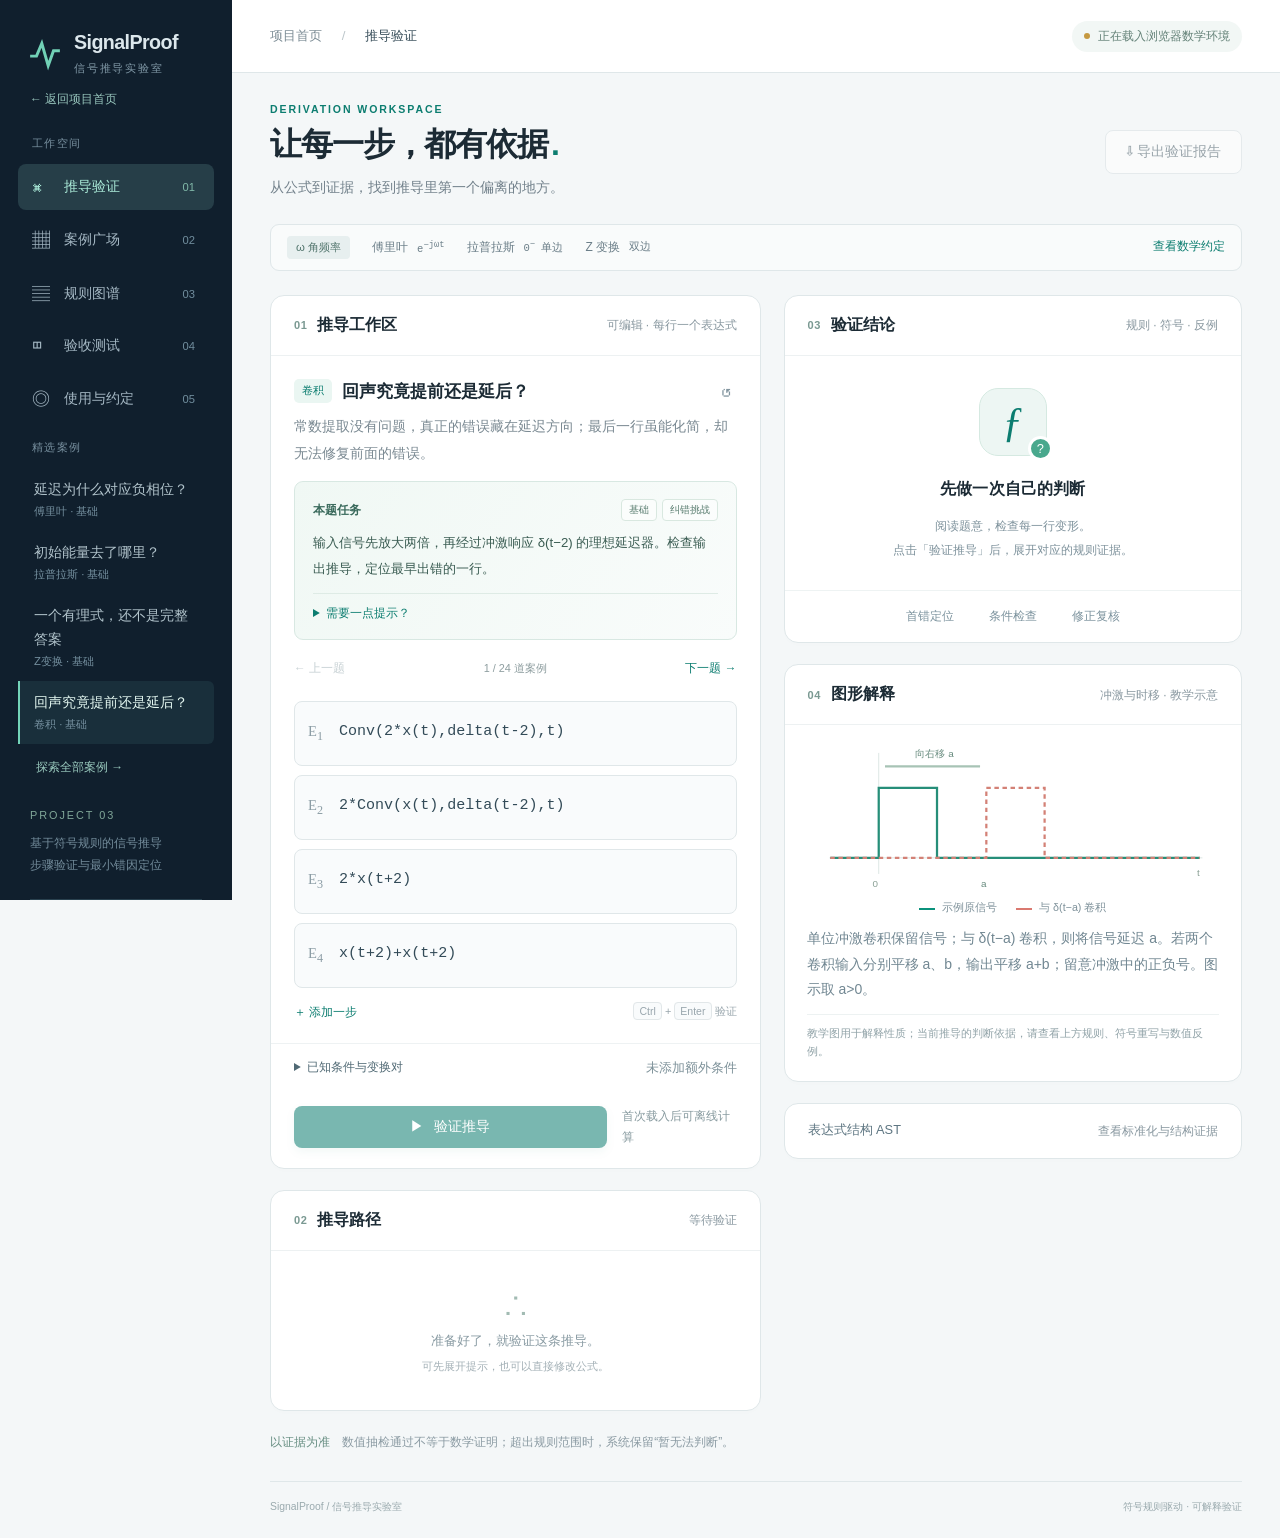
==== lab.html @ cda0f969 "Add project showcase and expand verified learning cases" ====
<!doctype html>
<html lang="zh-CN"><head><meta charset="UTF-8"><meta name="viewport" content="width=device-width,initial-scale=1"><meta name="description" content="基于符号规则的信号推导步骤验证与最小错因定位。输入推导，查看规则证据、首错与修正建议。"><title>SignalProof · 信号推导实验室</title><link rel="icon" type="image/svg+xml" href="data:image/svg+xml,%3Csvg xmlns='http://www.w3.org/2000/svg' viewBox='0 0 32 32'%3E%3Crect width='32' height='32' rx='8' fill='%230d766e'/%3E%3Cpath d='M5 18h5l4-10 5 17 4-10h4' stroke='white' stroke-width='2.5' fill='none'/%3E%3C/svg%3E"><link rel="stylesheet" href="style.css"><script defer src="app.js?v=2"></script></head>
<body><link rel="stylesheet" href="readability.css"><link rel="stylesheet" href="workbench.css?v=2"><script src="katex/katex.min.js" defer></script><a class="skip-link" href="#main-content">跳到工作区</a>
<aside class="sidebar"><a class="brand" href="#verify"><svg viewBox="0 0 32 32" aria-hidden="true"><path d="M2 18h6l5-12 6 21 5-14h6"/></svg><div>SignalProof<small>信号推导实验室</small></div></a>
<a class="home-link" href="index.html">← 返回项目首页</a><div class="side-label">工作空间</div><nav aria-label="主要导航"><button class="nav active" data-view="verify" aria-label="推导验证"><span>⌘</span>推导验证 <kbd>01</kbd></button><button class="nav" data-view="cases" aria-label="案例广场"><span>▦</span>案例广场 <kbd>02</kbd></button><button class="nav" data-view="rules" aria-label="规则图谱"><span>▤</span>规则图谱 <kbd>03</kbd></button><button class="nav" data-view="tests" aria-label="验收测试"><span>◫</span>验收测试 <kbd>04</kbd></button><button class="nav" data-view="guide" aria-label="使用与约定"><span>◎</span>使用与约定 <kbd>05</kbd></button></nav>
<div class="side-label">精选案例</div><div id="side-examples" class="side-examples"><button class="example active">时移的一个负号<small>傅里叶 · 符号错误</small></button></div><button class="all-cases-link" data-view="cases">探索全部案例 →</button>
<div class="sidebar-bottom"><span class="project-mark">PROJECT 03</span><p>基于符号规则的信号推导<br>步骤验证与最小错因定位</p><div class="version">交互实验室 <span>2.0</span></div></div></aside>
<div class="shell"><header class="topbar"><div class="breadcrumb"><a href="index.html">项目首页</a> <span>/</span> <strong id="page-crumb">推导验证</strong></div><button type="button" class="engine-pill" id="engine-state" aria-label="数学引擎状态；载入失败或超时时点击重试"><i aria-hidden="true"></i><span aria-live="polite">数学引擎载入中</span></button></header>
<main id="main-content">
<section id="verify-view" class="view active"><div class="page-heading"><div><div class="eyebrow">DERIVATION WORKSPACE</div><h1>让每一步，都有依据<span class="heading-dot">.</span></h1><p>从公式到证据，找到推导里第一个偏离的地方。</p></div><button class="button subtle" id="export-btn" disabled>⇩ 导出验证报告</button></div>
<div class="context-strip"><span class="chip">ω 角频率</span><span>傅里叶 <code>e<sup>−jωt</sup></code></span><span>拉普拉斯 <code>0<sup>−</sup> 单边</code></span><span>Z 变换 <code>双边</code></span><a href="#guide" class="text-link">查看数学约定</a></div>
<label class="mobile-case-picker">演示案例<select id="mobile-example" aria-label="选择演示案例"></select></label>
<div class="workspace-grid"><div class="input-column">
<section class="panel editor-panel"><div class="panel-head"><div><span class="section-num">01</span><h2>推导工作区</h2></div><span class="minor">可编辑 · 每行一个表达式</span></div><div class="case-meta"><div><span class="category" id="example-category">傅里叶</span><h3 id="example-title">时移的一个负号</h3></div><button id="reset-btn" class="icon-button" title="还原当前例题" aria-label="还原当前例题">↺</button></div><p class="case-description" id="example-description">从一个符号，追踪整条推导的变化。</p><div class="learning-card" id="learning-card"><div class="learning-heading"><span>本题任务</span><div id="learning-tags" class="learning-tags"></div></div><p id="learning-task">先判断每一步，再使用规则证据核对。</p><details id="learning-hint"><summary>需要一点提示？</summary><p id="learning-hint-text"></p></details><div id="learning-takeaway" class="learning-takeaway" hidden></div></div><div class="case-pager"><button id="previous-case" aria-label="上一案例">← 上一题</button><span id="case-position">精选案例</span><button id="next-case" aria-label="下一案例">下一题 →</button></div><div id="step-editors" class="step-editors"><label class="editor-row"><span>E₁</span><textarea aria-label="第1行推导" rows="2">FT(x(t-2),t,w)</textarea></label><label class="editor-row"><span>E₂</span><textarea aria-label="第2行推导" rows="2">exp(2*I*w)*X(w)</textarea></label><label class="editor-row"><span>E₃</span><textarea aria-label="第3行推导" rows="2">exp(2*I*w)/(1+I*w)</textarea></label></div><div class="editor-tools"><button class="text-button" id="add-step">＋ 添加一步</button><span><kbd>Ctrl</kbd> + <kbd>Enter</kbd> 验证</span></div>
<details class="context-details"><summary>已知条件与变换对 <span id="context-summary">X(ω) = 1 / (1 + jω)</span></summary><p>初值、因果性与已知变换对是推导依据，可按题目修改。</p><label for="context-input">条件 JSON</label><textarea id="context-input" rows="7" spellcheck="false">{"definitions":{"X(w)":"1/(1+I*w)"},"causal":true,"initial":{}}</textarea></details>
<div class="editor-footer"><button id="verify-btn" class="button primary" disabled><span>▶</span> 验证推导</button><span id="editor-note">首次载入后可离线计算</span></div></section>
<section class="panel path-panel"><div class="panel-head"><div><span class="section-num">02</span><h2>推导路径</h2></div><span class="minor" id="path-stat">等待验证</span></div><div id="path-content" class="path-content"><div class="empty-hint"><span class="empty-symbol">∴</span><p>每一步的判断，都会在这里留下证据。</p><small>编辑公式后，点击「验证推导」。</small></div></div></section>
</div><div class="evidence-column"><section id="diagnosis" class="panel diagnosis"><div class="panel-head"><div><span class="section-num">03</span><h2>验证结论</h2></div><span class="minor">规则 · 符号 · 反例</span></div><div id="diagnosis-content"><div class="standby-visual"><div class="proof-mark">ƒ<span>✓</span></div><h3>一次验证，一条可追溯的证据链</h3><p>系统将分别检查局部变形与整条推导，<br>识别首错、缺失条件和传播的错误。</p></div><div class="capability-row"><span>首错定位</span><span>局部差异</span><span>修正复核</span></div></div></section>
<section class="panel visual-panel"><div class="panel-head"><div><span class="section-num">04</span><h2>图形解释</h2></div><span class="minor" id="plot-label">时移 · 教学示意</span></div><div id="plot-content"></div></section>
<details class="panel ast-panel"><summary><span>表达式结构 AST</span><span class="minor">查看标准化与结构证据</span></summary><div id="ast-content" class="ast-content">验证后显示原始表达式树。</div></details></div></div>
<div class="workspace-footnote"><span>以证据为准</span> 数值抽检通过不等于数学证明；超出规则范围时，系统保留“暂无法判断”。</div></section>

<section id="cases-view" class="view"><div class="page-heading"><div><div class="eyebrow">CASE EXPLORER</div><h1>从一个负号，到一条证据链<span class="heading-dot">.</span></h1><p>四类信号运算，三种学习路径。选一道题，先思考，再让规则给出答案。</p></div><div class="case-count"><strong id="case-total">24</strong><span>教学案例</span></div></div><div class="case-explainer"><span>01 <b>读题与判断</b></span><span>02 <b>验证每一步</b></span><span>03 <b>修正并复盘</b></span><p>从基础性质到组合推导；正确、错误与条件不足都值得辨析。</p></div><div class="case-filters"><div class="case-category-tabs" role="group" aria-label="按领域筛选案例"><button class="active" data-case-category="全部" aria-pressed="true">全部领域</button><button data-case-category="卷积" aria-pressed="false">卷积</button><button data-case-category="傅里叶" aria-pressed="false">傅里叶</button><button data-case-category="拉普拉斯" aria-pressed="false">拉普拉斯</button><button data-case-category="Z变换" aria-pressed="false">Z 变换</button></div><div class="case-filter-inputs"><label><span>难度</span><select id="case-difficulty"><option value="全部">全部难度</option><option>基础</option><option>进阶</option><option>挑战</option></select></label><label><span>题型</span><select id="case-kind"><option value="全部">全部题型</option><option>纠错挑战</option><option>正确推导</option><option>条件辨析</option></select></label><label class="case-search-label"><span>搜索</span><input id="case-search" type="search" placeholder="搜索性质、题意或知识点…"></label></div></div><div class="case-results-head"><p id="case-results-count" role="status" aria-live="polite">案例正在载入…</p><button id="clear-case-filters" class="text-button">清除筛选</button></div><div id="cases-grid" class="cases-grid"><div class="empty-hint">正在准备案例，数学引擎会在后台载入。</div></div></section>

<section id="rules-view" class="view"><div class="page-heading"><div><div class="eyebrow">EXECUTABLE KNOWLEDGE</div><h1>规则图谱<span class="heading-dot">.</span></h1><p>每条规则都包含匹配、变换与适用条件，可直接载入工作区。</p></div><span class="big-count" id="rule-total">—</span></div><div class="filter-bar"><div id="rule-filters" class="tabs"><button class="active" data-cat="全部">全部</button><button data-cat="卷积">卷积</button><button data-cat="傅里叶">傅里叶</button><button data-cat="拉普拉斯">拉普拉斯</button><button data-cat="Z变换">Z 变换</button></div><input id="rule-search" type="search" aria-label="搜索规则" placeholder="搜索规则、编号或性质…"></div><div id="rules-grid" class="rules-grid"></div></section>

<section id="tests-view" class="view"><div class="page-heading"><div><div class="eyebrow">VERIFICATION BENCH</div><h1>用测试，验证验证器<span class="heading-dot">.</span></h1><p>固定预期的 50 条正确链与 50 条错误链，逐条调用同一符号引擎。</p></div><button id="run-tests" class="button primary" disabled>▶ 运行验收测试</button></div><div id="test-stats" class="test-stats"><div><span>测试样本</span><strong>100<small>条</small></strong></div><div><span>正确 / 错误</span><strong>50<small>/ 50</small></strong></div><div><span>本次通过</span><strong id="test-passed">—</strong></div><div><span>首错位置</span><strong id="test-localization">待验证</strong></div></div><div class="panel test-panel"><div class="panel-head"><div><h2>逐条测试记录</h2><span id="test-progress" class="minor">尚未运行，不展示预设通过率</span></div><button id="export-tests" class="text-button" disabled>导出结果</button></div><div class="progress-track"><div id="test-progress-fill"></div></div><div class="test-toolbar"><button class="active" data-test-filter="all">全部</button><button data-test-filter="failed">仅失败</button><span id="test-time"></span></div><div class="table-scroll"><table><thead><tr><th>样本 / 领域</th><th>预期</th><th>实际结果</th><th>首错行</th><th>核验</th></tr></thead><tbody id="test-body"><tr><td colspan="5" class="empty-table">运行测试后，每条推导的真实结果会在这里展开。</td></tr></tbody></table></div></div><p class="test-disclaimer">这些是本项目的固定验收样本，并非所有数学表达式的泛化准确率。点击样本可载入工作区复核。</p></section>

<section id="guide-view" class="view"><div class="page-heading"><div><div class="eyebrow">CONVENTIONS & SCOPE</div><h1>先约定，再推导<span class="heading-dot">.</span></h1><p>清楚的能力边界，是可靠验证的一部分。</p></div></div><div class="guide-grid"><section class="panel guide-card"><span class="category">01 · 输入语法</span><h2>把每一个变换写清楚</h2><p>每行写一个表达式，使用显式乘号 <code>*</code>。支持 <code>^</code>、<code>**</code> 和虚数单位 <code>I</code>、<code>j</code>。</p><pre>FT(x(t-2),t,w)
exp(-2*I*w)*X(w)

LT(D(x(t),t),t,s)
s*X(s)-2

ZT((1/2)^n*u(n),n,z)
z/(z-1/2); ROC: abs(z)&gt;1/2</pre><p>卷积写作 <code>Conv(x(t),h(t),t)</code>；导数写作 <code>D(x(t),t)</code>；零起点积分写作 <code>Int0(x(t),t)</code>。本版不支持任意 LaTeX 输入或手写识别。</p></section><section class="panel guide-card"><span class="category">02 · 变换约定</span><h2>同一个公式，同一种定义</h2><div class="convention"><b>傅里叶 · 角频率</b><p>X(ω) = ∫ x(t)e<sup>−jωt</sup> dt<br>逆变换系数为 1 / (2π)，积分范围为全实轴。</p></div><div class="convention"><b>拉普拉斯 · 单边</b><p>从 0<sup>−</sup> 开始积分；导数规则保留初值。条件中的 <code>x0</code>、<code>x1</code> 分别表示 x(0<sup>−</sup>)、x′(0<sup>−</sup>)。</p></div><div class="convention"><b>Z 变换 · 双边</b><p>n 为整数，X(z) = Σ x[n]z<sup>−n</sup>。基本指数变换必须附带收敛域。</p></div></section><section class="panel guide-card"><span class="category">03 · 判断依据</span><h2>不把“不知道”误判成错误</h2><p><b class="green">已验证正确</b>：规则重写成立，或符号差值在前提下为零。</p><p><b class="red">已确认错误</b>：已验证规则与结果冲突，或找到合法数值反例。</p><p><b class="amber">缺少收敛域</b>：代数式正确，但变换信息不完整。</p><p><b>暂无法判断</b>：条件不足、不支持该形式，或有界搜索未能建立证据。语法错误另行提示。</p><p>前面有未证实步骤时，只报告“最早已确认错误”，不承诺全链首错。</p></section><section class="panel guide-card"><span class="category">04 · 方法与边界</span><h2>最小错因，是局部候选解释</h2><p>从正确规则候选与提交表达式的结构差异中，寻找可定位的最小不匹配子树。解释可能不唯一；修正后仍要重新核验后续各步。</p><p>已知变换对由题目提供。形式规则默认相关变换存在；涉及因果、初值、参数和基本 ROC 时单独检查。普通数值抽样不处理冲激。</p><p>计算在浏览器的独立数学线程内完成，公式不会发送给大模型。载入资源后不需要 API Key。</p><div class="source-links"><a target="_blank" rel="noreferrer" href="https://ocw.mit.edu/courses/res-6-007-signals-and-systems-spring-2011/403577752d3007ed4ea30e8c61cf90d7_MITRES_6_007S11_lec09.pdf">MIT · 傅里叶性质</a><a target="_blank" rel="noreferrer" href="https://ocw.mit.edu/courses/18-03sc-differential-equations-fall-2011/a85bae85be861b27bcbb0e5332483df2_MIT18_03SCF11_laptable29.pdf">MIT · 拉普拉斯变换表</a></div></section></div></section>
</main><footer><span>SignalProof / 信号推导实验室</span><span>符号规则驱动 · 可解释验证</span></footer></div>
<div id="toast" role="status" aria-live="polite"></div>
</body></html>
---- style.css ----
@import url('katex/katex.min.css');
:root{--navy:#101f2d;--navy2:#192e3d;--teal:#0c7d70;--teal-dark:#076658;--teal-soft:#eaf6f2;--ink:#1c2b35;--muted:#72818b;--line:#dfe7e9;--bg:#f4f7f8;--red:#bb4c45;--red-soft:#fff2ef;--amber:#a67419;--radius:14px;font-size:16px;color:var(--ink);font-family:Inter,"Segoe UI","Microsoft YaHei",sans-serif}*{box-sizing:border-box}body{margin:0;background:var(--bg)}button,input,textarea{font:inherit}button,a{touch-action:manipulation}button{cursor:pointer}button:disabled{cursor:wait;opacity:.55}button:focus-visible,a:focus-visible,input:focus-visible,textarea:focus-visible,summary:focus-visible{outline:3px solid #54b9a9;outline-offset:3px}a{color:inherit;text-decoration:none}button{border:0;background:none;color:inherit}textarea{resize:vertical;line-height:1.7}code,pre,textarea,.formula{font-family:"Cascadia Code",Consolas,monospace}code{font-size:.88em}pre{white-space:pre-wrap;overflow-wrap:anywhere;line-height:1.8}h1,h2,h3,p{margin:0}h1{font-size:2rem;font-weight:650;letter-spacing:-.035em;line-height:1.35}h2{font-size:1rem;font-weight:650}h3{font-size:1.08rem;font-weight:600}.sidebar{position:fixed;inset:0 auto 0 0;width:232px;background:var(--navy);color:#dce7ec;padding:31px 18px 24px;display:flex;flex-direction:column;z-index:20;overflow-y:auto}.brand{display:flex;align-items:center;gap:12px;padding:0 10px 34px;font-size:1.23rem;letter-spacing:-.03em;font-weight:650}.brand svg{width:34px;height:34px;stroke:#71d1b6;stroke-width:2.8;fill:none}.brand small{display:block;color:#839ba9;letter-spacing:.16em;font-size:.69rem;font-weight:400;margin-top:7px}.side-label{font-size:.69rem;color:#78909f;letter-spacing:.12em;padding:12px 14px 13px}.nav{width:100%;display:flex;align-items:center;gap:13px;padding:14px;border-radius:8px;color:#a5b8c4;text-align:left;margin-bottom:5px;font-size:.89rem}.nav>span{font-size:1.15rem;width:19px}.nav kbd{margin-left:auto;color:#718e9e;background:none;border:0;font-size:.7rem}.nav.active{background:#263e48;color:#abebd9}.nav.active kbd{color:#81b9a9}.nav:hover,.example:hover{background:#203745}.side-examples{margin-top:0}.example{display:block;text-align:left;width:100%;padding:10px 14px;border-left:2px solid transparent;color:#b1c3cb;font-size:.82rem;line-height:1.7;border-radius:0 6px 6px 0}.example small{display:block;color:#748f9e;font-size:.71rem}.example.active{border-left-color:#73d4b9;color:#e6faf3;background:#192f3b}.sidebar-bottom{padding:30px 12px 0;margin-top:auto;color:#738c9b}.project-mark{font-size:.68rem;letter-spacing:.18em;color:#80a799}.sidebar-bottom p{font-size:.72rem;line-height:1.9;margin-top:10px}.version{margin-top:22px;padding-top:16px;border-top:1px solid #29414f;font-size:.69rem;display:flex;justify-content:space-between}.shell{margin-left:232px}.topbar{height:73px;background:#fff;border-bottom:1px solid var(--line);display:flex;align-items:center;justify-content:space-between;padding:0 38px}.breadcrumb{font-size:.83rem;color:#7c8c95}.breadcrumb span{padding:0 16px;color:#bdc7cb}.breadcrumb strong{font-weight:500;color:#384e5a}.engine-pill{font-size:.73rem;color:#648278;display:flex;align-items:center;gap:8px;background:#f2f7f5;padding:8px 12px;border-radius:30px}.engine-pill i{height:6px;width:6px;border-radius:50%;background:#c59941}.engine-pill.ready i{background:#38a184}.engine-pill.error{color:var(--red);background:var(--red-soft)}main{max-width:1690px;margin:auto;padding:30px 38px 28px}.view{display:none}.view.active{display:block}.page-heading{display:flex;align-items:center;justify-content:space-between;gap:24px;margin-bottom:23px}.eyebrow{font-size:.66rem;letter-spacing:.18em;color:var(--teal);font-weight:700;margin-bottom:8px}.heading-dot{color:var(--teal);margin-left:3px}.page-heading p{font-size:.88rem;line-height:1.8;color:var(--muted);margin-top:9px}.button{display:inline-flex;justify-content:center;align-items:center;gap:10px;padding:12px 20px;border-radius:8px;font-size:.85rem;font-weight:550;white-space:nowrap;transition:background .18s,transform .18s}.button:hover{transform:translateY(-1px)}.button.primary{background:var(--teal);color:#fff;box-shadow:0 4px 8px #13796418}.button.primary:hover{background:var(--teal-dark)}.button.subtle{background:#fff;border:1px solid #d9e1e4;color:#50626c}.button.compact{padding:10px 14px;font-size:.79rem}.context-strip{border:1px solid var(--line);border-radius:9px;padding:11px 16px;display:flex;align-items:center;gap:22px;background:#f9fbfb;margin-bottom:24px;font-size:.75rem;color:#6b7e88}.context-strip>span:not(.chip){display:flex;align-items:center;gap:9px}.context-strip .chip{padding:4px 9px;border-radius:4px;background:#e7efef;color:#52756d;font-size:.71rem}.text-link{font-size:.74rem;color:var(--teal);margin-left:auto}.workspace-grid{display:grid;grid-template-columns:minmax(0,1.07fr) minmax(0,1fr);gap:23px;align-items:start}.input-column,.evidence-column{display:flex;flex-direction:column;gap:21px}.panel{background:white;border:1px solid var(--line);border-radius:var(--radius);overflow:hidden;box-shadow:0 3px 7px #29475502}.panel-head{display:flex;align-items:center;justify-content:space-between;padding:19px 23px;border-bottom:1px solid #edf1f2;gap:12px}.panel-head>div{display:flex;align-items:center;gap:10px}.section-num{font-size:.69rem;color:#7a9992;font-weight:600;letter-spacing:.05em}.minor{font-size:.71rem;color:#8998a0;line-height:1.5}.case-meta{display:flex;justify-content:space-between;align-items:center;margin:22px 23px 8px}.case-meta>div{display:flex;align-items:center;gap:10px}.category{font-size:.67rem;background:var(--teal-soft);color:var(--teal);padding:5px 8px;border-radius:5px;white-space:nowrap}.case-description{color:#7a8992;font-size:.76rem;margin:0 23px 20px;line-height:1.9}.icon-button{font-size:1.3rem;color:#81949e}.step-editors{margin:0 23px}.editor-row{display:flex;align-items:flex-start;gap:12px;padding:13px 10px 12px 13px;margin:0 0 9px;border:1px solid #e0e7e9;background:#f9fbfc;border-radius:8px;position:relative}.editor-row>span{color:#8c9da5;font-family:Georgia,serif;font-size:.91rem;margin-top:8px;min-width:19px}.editor-row textarea{display:block;border:0;background:transparent;color:#334b58;outline:0!important;width:100%;font-size:.88rem;min-height:38px;resize:none;padding:4px 17px 0 0;overflow:hidden;field-sizing:content}.editor-row .remove-step{position:absolute;right:5px;top:5px;font-size:.9rem;color:#9eafb6;opacity:0}.editor-row:hover .remove-step,.editor-row:focus-within .remove-step{opacity:1}.editor-row.is-error{border-color:#e4aca6;background:#fff7f5}.editor-row.is-error>span{color:var(--red)}.editor-row.selected{box-shadow:0 0 0 2px #bfdfd780}.editor-tools{margin:12px 23px 18px;display:flex;justify-content:space-between;align-items:center}.text-button{font-size:.76rem;color:var(--teal);padding:4px 0}.editor-tools>span{font-size:.68rem;color:#99a6ad}kbd{font-size:.66rem;border:1px solid #e2e7e9;padding:2px 5px;border-radius:4px;background:#f9fbfc;font-family:inherit}.context-details{border-top:1px solid #eef2f3;padding:15px 23px;font-size:.77rem}summary{cursor:pointer}.context-details summary{color:#506974}.context-details summary span{float:right;font-family:Georgia,serif;color:#7e929a;font-size:.82rem}.context-details p{font-size:.74rem;margin:14px 0 10px;color:var(--muted);line-height:1.8}.context-details label{display:block;font-size:.68rem;margin-bottom:6px;color:#6c848c}.context-details textarea{width:100%;background:#f7fafb;border:1px solid #dbe5e8;border-radius:7px;padding:10px;font-size:.78rem}.editor-footer{padding:15px 23px 20px;display:flex;align-items:center;gap:15px}.editor-footer .button{flex:1}.editor-footer>span{font-size:.67rem;color:#879a9f;max-width:115px;line-height:1.7}.path-content{padding:15px 23px 19px}.empty-hint{text-align:center;padding:17px 0;color:#899ba3}.empty-symbol{font:2rem Georgia;color:#a2bbb3}.empty-hint p{font-size:.8rem;margin:6px 0}.empty-hint small{font-size:.71rem;color:#a3b0b6}.path-row{display:flex;gap:13px;padding:12px 3px;position:relative;cursor:pointer}.path-row+.path-row{border-top:1px dashed #e0e8e9}.path-icon{width:25px;height:25px;display:grid;place-items:center;border-radius:50%;background:#eaf5ef;color:#258b6f;flex-shrink:0;font-size:.78rem}.path-icon.wrong{background:#fbebe8;color:#bc5549}.path-icon.unknown,.path-icon.incomplete{background:#fbf3e3;color:#ae8933}.path-row h4{font-size:.77rem;margin:0 0 6px;font-weight:550}.path-row p{font-size:.72rem;line-height:1.7;color:#7f929a}.path-row .path-label{margin-left:auto;font-size:.66rem;white-space:nowrap}.path-row.selected{background:#f6faf9;border-radius:7px}.standby-visual{text-align:center;padding:40px 16px 32px}.proof-mark{display:inline-flex;align-items:center;justify-content:center;width:68px;height:68px;background:#edf6f3;border:1px solid #d5e9e1;border-radius:19px;position:relative;color:var(--teal);font:italic 2.6rem Georgia;margin-bottom:23px}.proof-mark span{position:absolute;right:-7px;bottom:-6px;width:25px;height:25px;border:3px solid white;background:#49a88d;color:white;border-radius:50%;font:normal .8rem sans-serif;display:grid;place-items:center}.standby-visual h3{font-size:1rem;letter-spacing:.01em;margin-bottom:14px}.standby-visual p{font-size:.78rem;line-height:2;color:#7e929c}.capability-row{display:flex;justify-content:center;gap:35px;padding:18px;border-top:1px solid #eef3f3;color:#7b929d;font-size:.72rem}.diagnosis .result-banner{padding:20px 24px;background:var(--red-soft);border-bottom:1px solid #f0dcd7}.result-banner.correct{background:#ebf7f2;border-color:#d9ebe2}.result-banner.unknown,.result-banner.incomplete{background:#fff8e9;border-color:#f0e7cd}.result-kicker{display:flex;align-items:center;justify-content:space-between;font-size:.67rem;color:var(--red);letter-spacing:.08em;margin-bottom:9px}.result-banner.correct .result-kicker{color:var(--teal)}.result-banner.unknown .result-kicker,.result-banner.incomplete .result-kicker{color:var(--amber)}.result-banner h3{font-size:1.23rem;line-height:1.6}.result-banner p{font-size:.74rem;color:#9c7970;margin-top:7px;line-height:1.7}.result-body{padding:20px 24px}.rule-reference{display:flex;align-items:center;gap:8px;font-size:.79rem;margin-bottom:15px}.rule-id{font-size:.67rem;background:#edf3f5;color:#60808c;padding:4px 7px;border-radius:4px}.result-body>p{font-size:.8rem;color:#6c818c;line-height:1.9;margin-bottom:17px}.comparison{display:grid;grid-template-columns:1fr;gap:9px}.formula-box{padding:12px 14px;border:1px solid #e4ebed;border-radius:8px;min-width:0}.formula-box.current{background:#fff9f7;border-color:#f0e0db}.formula-box.expected{background:#f3faf7;border-color:#d6e9e1}.formula-box label{display:block;font-size:.64rem;color:#9a7b72;margin-bottom:9px}.formula-box.expected label{color:#588b78}.formula{font-size:.91rem;line-height:1.7;overflow-x:auto;overflow-wrap:anywhere}.formula .katex{font-size:1.12em}.diff-line{display:flex;align-items:center;gap:7px;margin:12px 0 15px;font-size:.69rem;color:#8a9ba3;flex-wrap:wrap}.diff-line code{font-size:.78rem;color:#a4544d;background:#fff0eb;padding:3px 6px;border-radius:3px;overflow-wrap:anywhere}.diff-line code.fixed{color:#307c64;background:#e9f5ee}.evidence-tags{display:flex;flex-wrap:wrap;gap:7px;margin-top:14px}.evidence-tags span{font-size:.65rem;padding:5px 8px;border-radius:4px;background:#f3f6f7;color:#728a95}.trace-details{margin:17px 0 0;font-size:.74rem;color:#708a94}.trace-step{padding:10px 0;border-bottom:1px dashed #e3eaec;line-height:1.8}.trace-step code{display:block;overflow-wrap:anywhere;color:#526c78}.repair-row{display:flex;justify-content:space-between;align-items:center;padding-top:17px;margin-top:15px;border-top:1px solid #e8edef;gap:10px}.repair-row span{font-size:.67rem;line-height:1.6;color:#8a9b9f}.visual-panel #plot-content{padding:10px 22px 20px}.signal-chart{width:100%;height:auto;overflow:visible;display:block}.chart-legend{display:flex;justify-content:center;gap:19px;font-size:.67rem;color:#7e919a;margin-top:0}.chart-legend span:before{content:'';display:inline-block;width:16px;height:2px;background:#0b927c;vertical-align:middle;margin-right:7px}.chart-legend span:nth-child(2):before{background:#da7970}.plot-caption{font-size:.72rem;line-height:1.8;color:#718792;margin-top:11px}.ast-panel>summary{padding:18px 23px;display:flex;justify-content:space-between;font-size:.8rem;color:#5e7682}.ast-content{padding:0 23px 20px;font-size:.78rem;color:#728894}.ast-content pre{padding:13px;background:#f7fafb;border-radius:7px;font-size:.72rem}.workspace-footnote{font-size:.7rem;margin-top:21px;color:#8b9ba3;line-height:1.8}.workspace-footnote span{color:#678e82;padding-right:9px}footer{display:flex;justify-content:space-between;border-top:1px solid var(--line);margin:0 38px;padding:18px 0 24px;font-size:.65rem;color:#9aaaae}.big-count{font-size:2.8rem;color:#b9cdc8;font-weight:600}.filter-bar{display:flex;gap:20px;justify-content:space-between;margin:24px 0}.tabs{display:flex;gap:5px;padding:5px;background:#eaf0f1;border-radius:8px}.tabs button{padding:8px 16px;font-size:.79rem;border-radius:5px;color:#789099}.tabs button.active{background:#fff;color:var(--teal);box-shadow:0 2px 5px #183c4410}.filter-bar input{border:1px solid var(--line);border-radius:8px;padding:10px 14px;background:white;min-width:230px;font-size:.81rem}.rules-grid{display:grid;grid-template-columns:repeat(3,minmax(0,1fr));gap:17px}.rule-card{padding:22px;background:white;border:1px solid var(--line);border-radius:12px}.rule-card-head{display:flex;justify-content:space-between;margin-bottom:15px}.rule-card h3{font-size:.98rem;margin:0 0 13px}.rule-card .rule-formula{font-size:.79rem;font-family:Consolas,monospace;background:#f6f9fa;padding:12px;border-radius:7px;min-height:64px;line-height:1.7;overflow-wrap:anywhere}.rule-card p{font-size:.73rem;color:#82959e;line-height:1.9;margin:14px 0;min-height:38px}.rule-card button{font-size:.75rem;color:var(--teal)}.test-stats{display:grid;grid-template-columns:repeat(4,1fr);border:1px solid var(--line);border-radius:12px;background:#fff;margin:25px 0;overflow:hidden}.test-stats>div{padding:24px;border-right:1px solid var(--line)}.test-stats>div:last-child{border:0}.test-stats span{display:block;font-size:.77rem;color:#8a9da5;margin-bottom:12px}.test-stats strong{font-size:1.8rem;font-weight:550;color:#284c56}.test-stats small{font-size:.79rem;color:#9aafb6;padding-left:8px}.test-panel .panel-head h2{margin-right:12px}.progress-track{height:3px;background:#eaf1ef}.progress-track>div{width:0;height:100%;background:#249a81;transition:width .25s}.test-toolbar{padding:13px 24px;display:flex;align-items:center;gap:16px;border-bottom:1px solid #edf1f2;font-size:.75rem;color:#8b9ba3}.test-toolbar .active{color:var(--teal)}.test-toolbar span{margin-left:auto}.table-scroll{max-height:600px;overflow:auto}table{border-collapse:collapse;width:100%;font-size:.79rem;text-align:left}th{font-weight:500;color:#8398a1;background:#f9fbfc;position:sticky;top:0;font-size:.73rem}td,th{padding:15px 23px;border-bottom:1px solid #edf2f3}td button{text-align:left;display:block;color:#4c6976;font-size:.78rem;padding:0}td small{display:block;font-size:.65rem;color:#8fa1a9;margin-top:5px}.badge{display:inline-block;padding:5px 8px;border-radius:4px;font-size:.66rem;background:#eef3f4;color:#6f8894}.badge.correct{background:#edf7f2;color:#298568}.badge.wrong{background:#fcefea;color:#b16655}.empty-table{text-align:center;padding:65px;color:#94a6ad}.test-disclaimer{font-size:.73rem;color:#889ca5;margin-top:16px;line-height:1.8}.guide-grid{display:grid;grid-template-columns:1fr 1fr;gap:22px}.guide-card{padding:28px}.guide-card h2{font-size:1.12rem;margin:20px 0}.guide-card p{font-size:.88rem;color:#718994;line-height:1.95;margin-bottom:13px}.guide-card pre{font-size:.85rem;padding:18px;background:#f3f7f8;border-radius:7px;color:#416271}.convention{padding:16px 0;border-bottom:1px solid #edf1f2}.convention b{font-size:.88rem;color:#405f6c}.convention p{margin:8px 0 0}.green{color:#258867}.red{color:#ba6657}.amber{color:#ac8a3e}.source-links{display:flex;gap:20px;font-size:.73rem;color:var(--teal);margin-top:20px}#toast{position:fixed;left:50%;bottom:28px;transform:translate(-50%,15px);background:#173c40;color:#f5fffc;box-shadow:0 8px 30px #0b393b20;padding:12px 23px;border-radius:8px;font-size:.81rem;opacity:0;pointer-events:none;transition:.2s;z-index:50;max-width:90vw}#toast.show{opacity:1;transform:translate(-50%,0)}.busy{animation:pulse 1.5s infinite}@keyframes pulse{50%{opacity:.55}}@media(min-width:1600px){h1{font-size:2.25rem}.workspace-grid{gap:28px}.editor-row{padding:16px 13px}.panel-head{padding:21px 25px}.case-description{font-size:.81rem}.result-body{padding:24px 27px}.formula{font-size:1rem}}@media(max-width:1200px){.sidebar{width:199px;padding:25px 12px}.shell{margin-left:199px}main{padding:25px}.topbar{padding:0 25px}.brand{font-size:1.05rem;gap:8px}.context-strip{gap:14px}.context-strip .text-link{display:none}.panel-head{padding:17px}.panel-head .minor{font-size:.65rem}.workspace-grid{gap:17px}.step-editors{margin:0 17px}.rules-grid{grid-template-columns:repeat(2,1fr)}.editor-footer{flex-wrap:wrap}.editor-footer>span{max-width:none}.case-meta>div{gap:7px}h3{font-size:1rem}.result-body{padding:18px}.context-details summary span{display:block;float:none;margin-top:8px}}@media(max-width:960px){.sidebar{width:78px;padding:25px 10px}.brand{justify-content:center;padding:0 0 30px}.brand>div,.side-label,.side-examples,.sidebar-bottom,.nav kbd{display:none}.nav{font-size:0;justify-content:center;padding:15px 7px}.nav>span{font-size:1.4rem;width:auto}.shell{margin-left:78px}.context-strip{font-size:.66rem;gap:15px}.panel-head .minor{display:none}.page-heading .button{padding:10px 12px}.test-stats>div{padding:19px}}@media(max-width:760px){.sidebar{position:static;width:100%;height:64px;flex-direction:row;align-items:center;padding:0 18px;overflow:visible}.brand{padding:0;justify-content:start}.brand svg{width:30px}.brand>div{display:block;font-size:.9rem}.brand small{display:none}.sidebar nav{display:flex;margin-left:auto}.nav{padding:10px;margin:0 2px}.nav>span{font-size:1.1rem}.shell{margin-left:0}.topbar{height:54px;padding:0 18px}.breadcrumb{font-size:.71rem}.breadcrumb span{padding:0 8px}.engine-pill{font-size:.64rem;padding:6px 8px}main{padding:24px 16px}h1{font-size:1.65rem}.eyebrow{font-size:.58rem}.page-heading{gap:12px;align-items:flex-start}.page-heading>button{font-size:.7rem;padding:9px!important;margin-top:12px}.page-heading p{font-size:.76rem}.context-strip{padding:10px;gap:10px;flex-wrap:wrap;font-size:.65rem}.context-strip .chip{display:none}.workspace-grid{grid-template-columns:1fr}.evidence-column{grid-row:2}.rules-grid,.guide-grid{grid-template-columns:1fr}.filter-bar{flex-direction:column;gap:12px}.tabs{justify-content:space-between}.tabs button{font-size:.72rem;padding:8px 10px}.test-stats{grid-template-columns:1fr 1fr}.test-stats>div{border-bottom:1px solid var(--line)}.test-stats strong{font-size:1.6rem}td,th{padding:12px;font-size:.7rem}.test-panel .panel-head>div{align-items:flex-start;flex-direction:column;gap:6px}footer{margin:0 18px;font-size:.59rem}.guide-card{padding:23px}.context-details summary span{float:right;display:inline-block;margin:0}.workspace-footnote{font-size:.67rem}.editor-footer>span{font-size:.67rem}.rule-card p{min-height:0}}@media(prefers-reduced-motion:reduce){*{animation:none!important;transition:none!important}}
---- readability.css ----
.mobile-case-picker{display:none}
@media(max-width:960px){.mobile-case-picker{display:flex;align-items:center;gap:14px;font-size:.875rem;color:#617d87;margin-bottom:20px}.mobile-case-picker select{flex:1;min-width:0;border:1px solid #dfe7e9;border-radius:7px;padding:10px;background:white;font-size:.875rem;color:#284b59}}
.case-description,.result-body>p,.plot-caption,.guide-card p{font-size:.875rem}
.nav,.example,.path-row h4,.path-row p,.rule-card p,.rule-card button,.test-disclaimer{font-size:.875rem}
.formula{font-size:1rem}.editor-row textarea{font-size:.94rem}
.minor,.result-kicker,.formula-box label,.diff-line,.evidence-tags span,.path-label,.trace-details,.editor-footer>span,.workspace-footnote,.context-strip,.context-details,.text-button{font-size:.75rem}
.guide-card p{font-size:1rem}.rule-card .rule-formula{font-size:.875rem}
@media(max-width:760px){.nav{font-size:0}.example{font-size:.875rem}.page-heading p,.case-description,.result-body>p,.plot-caption{font-size:.875rem}.context-strip{font-size:.75rem}.path-row .path-label{font-size:.7rem}.context-details summary span{float:none;display:block;margin-top:7px}}
---- workbench.css ----
/* Case explorer and teaching controls; shared visual language with the proof workspace. */
.skip-link{position:fixed;left:16px;top:-70px;z-index:100;background:#fff;padding:12px 18px;border:2px solid var(--teal);border-radius:8px}.skip-link:focus{top:16px}
.home-link{font-size:.75rem;color:#98c6bd;margin:-13px 12px 16px;display:block}.home-link:hover,.all-cases-link:hover{color:#d8fff2}.all-cases-link{font-size:.75rem;text-align:left;color:#99c9bd;margin:14px 12px 8px}.sidebar-bottom{padding-top:20px}.sidebar .brand{padding-bottom:28px}.sidebar .nav{padding-top:12px;padding-bottom:12px}.engine-pill{cursor:pointer}.breadcrumb a:hover{color:var(--teal)}
.case-meta>div{flex-wrap:wrap}.case-meta h3{line-height:1.6}.case-description{margin-bottom:15px}.learning-card{margin:0 23px 14px;padding:17px 18px;border:1px solid #d8e8e2;border-radius:9px;background:linear-gradient(125deg,#f0f8f4,#f9fcfb)}.learning-heading{display:flex;align-items:center;justify-content:space-between;gap:10px;margin-bottom:9px}.learning-heading>span{font-size:.75rem;font-weight:650;color:#3a6a5c}.learning-tags{display:flex;flex-wrap:wrap;gap:5px}.learning-tags span{font-size:.65rem;padding:3px 7px;border:1px solid #d9e8e0;color:#5b7e71;border-radius:4px;background:#fff9}.learning-card>p{font-size:.83rem;line-height:1.9;color:#3a5c52;overflow-wrap:anywhere}.learning-card details{margin-top:12px;border-top:1px solid #deebe5;padding-top:11px}.learning-card summary{font-size:.75rem;color:var(--teal)}.learning-card details p{font-size:.79rem;color:#607c72;line-height:1.8;margin-top:8px;overflow-wrap:anywhere}.learning-takeaway{border-left:3px solid #88b9a5;padding:1px 0 1px 12px;margin-top:15px}.learning-takeaway strong{font-size:.75rem;color:#3f7561}.learning-takeaway p{font-size:.79rem;line-height:1.85;color:#5a796d;margin-top:5px}.case-pager{display:flex;align-items:center;justify-content:space-between;margin:0 23px 17px;gap:8px}.case-pager button{font-size:.74rem;padding:7px 0;color:var(--teal)}.case-pager button:disabled{color:#9aacb2;cursor:default}.case-pager>span{font-size:.68rem;color:#8d9d9f}.case-pager button:hover:not(:disabled){text-decoration:underline}.standby-visual{padding-top:32px;padding-bottom:27px}.plot-caption{overflow-wrap:anywhere}.signal-chart{overflow:hidden}.plot-note{font-size:.66rem;color:#91a3a8;border-top:1px solid #edf2f2;margin-top:12px;padding-top:10px;line-height:1.7}.plot-step{font-size:12px;font-family:"Microsoft YaHei","Segoe UI",sans-serif;fill:#52766a}.plot-math{font-size:17px;font-family:Georgia,"Microsoft YaHei",serif;fill:#28624f}
.case-count{text-align:right;min-width:70px}.case-count strong{display:block;font:600 3rem/1.1 Georgia,serif;color:#1b796a}.case-count>span{display:block;font-size:.75rem;margin-top:8px;color:#748a8b}.case-explainer{display:flex;flex-wrap:wrap;align-items:center;gap:14px 27px;padding:18px 22px;background:#ecf4f0;border:1px solid #d9e8e1;border-radius:12px;margin:22px 0 25px}.case-explainer>span{font:italic .86rem Georgia,serif;color:#78a18e;display:flex;align-items:center;gap:10px}.case-explainer b{font:500 .83rem "Segoe UI","Microsoft YaHei",sans-serif;color:#385f54}.case-explainer p{font-size:.76rem;color:#738d84;margin-left:auto;line-height:1.8}.case-filters{padding:20px;background:#fff;border:1px solid var(--line);border-radius:12px}.case-category-tabs{display:flex;flex-wrap:wrap;gap:6px;border-bottom:1px solid #edf1f0;padding-bottom:17px;margin-bottom:16px}.case-category-tabs button{font-size:.81rem;padding:9px 17px;border-radius:7px;color:#6a8289}.case-category-tabs button:hover{background:#f0f6f3}.case-category-tabs button.active{background:#117d6c;color:#fff}.case-filter-inputs{display:flex;flex-wrap:wrap;gap:14px}.case-filter-inputs label{display:flex;align-items:center;gap:10px;font-size:.75rem;color:#6b8386}.case-filter-inputs select,.case-filter-inputs input{font:inherit;color:#496870;background:#fafcfb;border:1px solid #dce6e3;border-radius:7px;padding:10px 12px;max-width:100%;min-width:0}.case-filter-inputs select{min-width:125px}.case-filter-inputs .case-search-label{margin-left:auto;flex:1;max-width:430px;min-width:220px}.case-search-label input{flex:1}.case-results-head{display:flex;align-items:center;justify-content:space-between;padding:19px 2px 16px;font-size:.75rem;color:#758e91}.cases-grid{display:grid;grid-template-columns:repeat(3,minmax(0,1fr));gap:18px}.case-card{background:#fff;border:1px solid #dfe7e5;border-radius:13px;overflow:hidden;display:flex;flex-direction:column;transition:transform .2s,box-shadow .2s,border-color .2s}.case-card:hover{transform:translateY(-3px);box-shadow:0 12px 30px #183e3210;border-color:#a9cabe}.case-card-visual{height:100px;background:#f1f7f4;display:flex;align-items:center;justify-content:space-between;padding:20px 23px;border-bottom:1px solid #e6efeb;overflow:hidden}.case-card-visual svg{width:112px;height:58px;stroke:#78aa99;fill:none;stroke-width:2}.case-card-visual .case-card-number{font:italic 2.6rem Georgia,serif;color:#d4e4dc}.case-card[data-category="傅里叶"] .case-card-visual{background:#f0f5f8}.case-card[data-category="傅里叶"] .case-card-visual svg{stroke:#7f9eb4}.case-card[data-category="傅里叶"] .case-card-number{color:#d5e3ed}.case-card[data-category="拉普拉斯"] .case-card-visual{background:#f8f5ef}.case-card[data-category="拉普拉斯"] .case-card-visual svg{stroke:#b5a27c}.case-card[data-category="拉普拉斯"] .case-card-number{color:#e7dfcd}.case-card[data-category="Z变换"] .case-card-visual{background:#f5f1f7}.case-card[data-category="Z变换"] .case-card-visual svg{stroke:#a593b0}.case-card[data-category="Z变换"] .case-card-number{color:#e0d7e7}.case-card-body{padding:21px 22px 18px;display:flex;flex:1;flex-direction:column;min-width:0}.case-card-tags{display:flex;flex-wrap:wrap;gap:6px;margin-bottom:12px;align-items:center}.case-card-tags>span:not(.category){font-size:.65rem;color:#83948f;padding:4px 6px;background:#f5f7f6;border-radius:4px}.case-card h2{font-size:1rem;line-height:1.65;color:#2b4b4a;margin-bottom:11px}.case-card-task{font-size:.79rem;line-height:1.9;color:#708787;overflow-wrap:anywhere;flex:1}.case-card-concept{font-size:.68rem;color:#859b94;line-height:1.7;margin-top:14px;overflow-wrap:anywhere}.case-card-footer{display:flex;justify-content:space-between;align-items:center;border-top:1px solid #edf1ef;margin-top:17px;padding-top:14px;gap:10px}.case-card-footer>span{font-size:.66rem;color:#9aaba6}.case-card-footer button{font-size:.78rem;font-weight:550;color:#167b67;padding:5px 0}.case-card-footer button:hover{text-decoration:underline}.cases-grid>.empty-hint{grid-column:1/-1;padding:55px 20px;border:1px dashed #d2ded9;border-radius:12px;font-size:.9rem}.case-card button:focus-visible{outline-offset:7px}
@media(max-width:1250px){.cases-grid{grid-template-columns:repeat(2,minmax(0,1fr))}.case-explainer p{margin-left:0;flex-basis:100%}.learning-card{margin-left:17px;margin-right:17px}.case-filter-inputs .case-search-label{margin-left:0;max-width:none}.case-filter-inputs select{min-width:110px}}
@media(max-width:960px){.home-link,.all-cases-link{display:none}.sidebar .nav{font-size:0}.nav>span{font-size:1.3rem}.case-filters{padding:16px}.case-filter-inputs label{gap:7px}.case-card-body{padding:18px}.learning-heading{align-items:flex-start;flex-direction:column}.case-meta{margin-left:17px;margin-right:17px}.case-description{margin-left:17px;margin-right:17px}.case-pager{margin-left:17px;margin-right:17px}}
@media(max-width:760px){.sidebar .brand{padding-bottom:0}.sidebar .nav{padding:9px 8px}.sidebar{padding:0 12px}.sidebar .nav>span{font-size:1.06rem}.brand>div{font-size:.82rem}.brand{gap:5px}.brand svg{width:25px}.learning-heading{flex-direction:row;align-items:center;flex-wrap:wrap}.case-count strong{font-size:2.5rem}.case-count>span{font-size:.65rem}.case-explainer{gap:12px 18px;padding:15px}.case-explainer>span{font-size:.78rem;gap:7px}.case-explainer b{font-size:.76rem}.case-category-tabs{gap:3px}.case-category-tabs button{font-size:.74rem;padding:8px 10px}.case-filter-inputs{gap:12px}.case-filter-inputs label{flex:1;min-width:130px}.case-filter-inputs select{flex:1;min-width:0}.case-filter-inputs .case-search-label{flex-basis:100%;min-width:0}.case-search-label input{width:0;min-width:0}.case-card-visual{height:82px}.case-card h2{font-size:.95rem}.case-card-task{font-size:.8rem}.learning-card{padding:15px}.case-pager>span{font-size:.64rem}.page-heading h1{overflow-wrap:anywhere}.page-heading>div{min-width:0}.engine-pill{max-width:57%;font-size:.61rem}.engine-pill span{overflow:hidden;text-overflow:ellipsis;white-space:nowrap}.engine-pill i{flex-shrink:0}.case-count{min-width:50px}.context-details summary{overflow-wrap:anywhere}}
@media(max-width:530px){.cases-grid{grid-template-columns:1fr}.case-card-visual{height:88px}.case-card-visual svg{width:105px}.case-card h2{font-size:1.06rem}.case-card-task{font-size:.84rem}.case-card-body{padding:20px}.sidebar .nav{margin:0;padding:9px 7px}.sidebar .brand small{display:none}.sidebar .brand>div{font-size:.78rem}.sidebar .brand svg{width:24px}.case-explainer{gap:11px 15px}.case-explainer>span{font-size:.69rem}.case-explainer b{font-size:.72rem}.learning-tags span{font-size:.62rem}.case-pager{margin-bottom:12px}.panel-head{flex-wrap:wrap}.path-row{gap:9px}.path-row>div{min-width:0}.path-row .path-label{white-space:normal;max-width:90px;text-align:right;line-height:1.6}.repair-row{flex-wrap:wrap}.repair-row .button{margin-left:auto}.result-kicker{gap:12px}.rule-reference{flex-wrap:wrap}.case-meta>div{min-width:0}.case-meta .icon-button{flex-shrink:0}footer{gap:15px;line-height:1.8}}
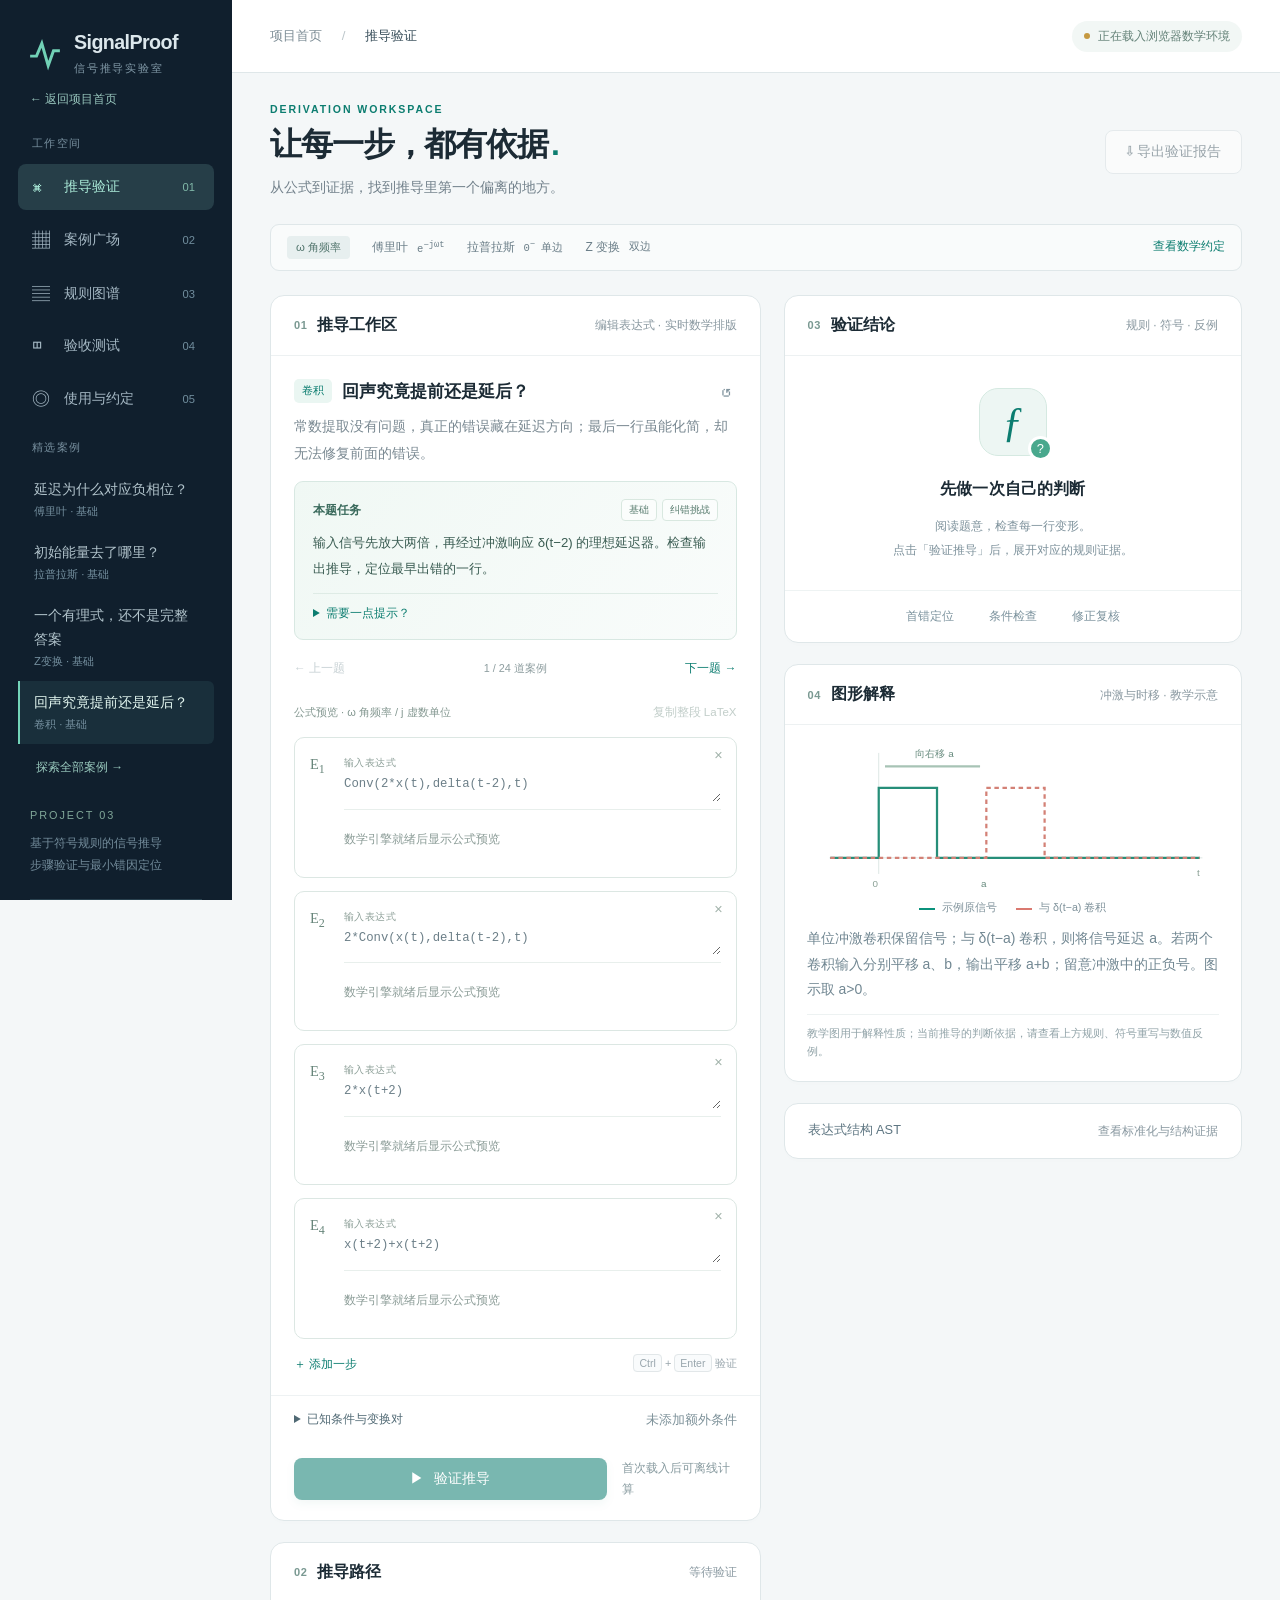
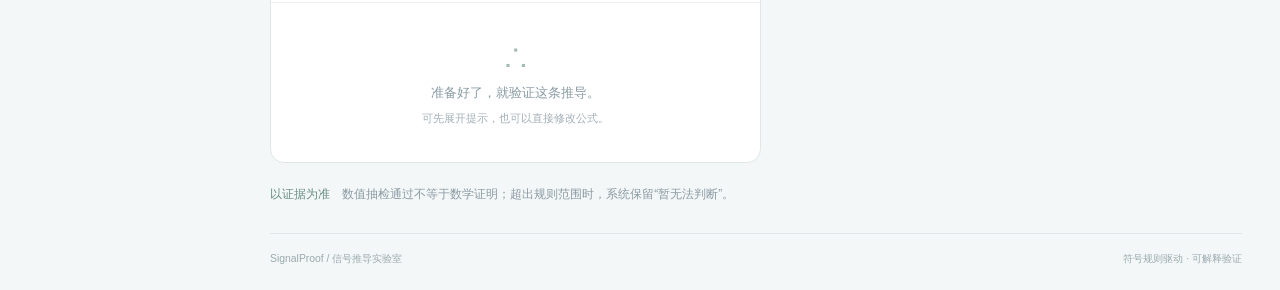
==== commit 57206934: "Polish signal formulas with semantic LaTeX and live previews" ====
--- a/lab.html
+++ b/lab.html
@@ -1,6 +1,6 @@
 <!doctype html>
-<html lang="zh-CN"><head><meta charset="UTF-8"><meta name="viewport" content="width=device-width,initial-scale=1"><meta name="description" content="基于符号规则的信号推导步骤验证与最小错因定位。输入推导，查看规则证据、首错与修正建议。"><title>SignalProof · 信号推导实验室</title><link rel="icon" type="image/svg+xml" href="data:image/svg+xml,%3Csvg xmlns='http://www.w3.org/2000/svg' viewBox='0 0 32 32'%3E%3Crect width='32' height='32' rx='8' fill='%230d766e'/%3E%3Cpath d='M5 18h5l4-10 5 17 4-10h4' stroke='white' stroke-width='2.5' fill='none'/%3E%3C/svg%3E"><link rel="stylesheet" href="style.css"><script defer src="app.js?v=2"></script></head>
-<body><link rel="stylesheet" href="readability.css"><link rel="stylesheet" href="workbench.css?v=2"><script src="katex/katex.min.js" defer></script><a class="skip-link" href="#main-content">跳到工作区</a>
+<html lang="zh-CN"><head><meta charset="UTF-8"><meta name="viewport" content="width=device-width,initial-scale=1"><meta name="description" content="基于符号规则的信号推导步骤验证与最小错因定位。输入推导，查看规则证据、首错与修正建议。"><title>SignalProof · 信号推导实验室</title><link rel="icon" type="image/svg+xml" href="data:image/svg+xml,%3Csvg xmlns='http://www.w3.org/2000/svg' viewBox='0 0 32 32'%3E%3Crect width='32' height='32' rx='8' fill='%230d766e'/%3E%3Cpath d='M5 18h5l4-10 5 17 4-10h4' stroke='white' stroke-width='2.5' fill='none'/%3E%3C/svg%3E"><link rel="stylesheet" href="style.css"><script src="katex/katex.min.js" defer></script><script defer src="app.js?v=3"></script></head>
+<body><link rel="stylesheet" href="readability.css"><link rel="stylesheet" href="workbench.css?v=3"><link rel="stylesheet" href="formulas.css?v=3"><a class="skip-link" href="#main-content">跳到工作区</a>
 <aside class="sidebar"><a class="brand" href="#verify"><svg viewBox="0 0 32 32" aria-hidden="true"><path d="M2 18h6l5-12 6 21 5-14h6"/></svg><div>SignalProof<small>信号推导实验室</small></div></a>
 <a class="home-link" href="index.html">← 返回项目首页</a><div class="side-label">工作空间</div><nav aria-label="主要导航"><button class="nav active" data-view="verify" aria-label="推导验证"><span>⌘</span>推导验证 <kbd>01</kbd></button><button class="nav" data-view="cases" aria-label="案例广场"><span>▦</span>案例广场 <kbd>02</kbd></button><button class="nav" data-view="rules" aria-label="规则图谱"><span>▤</span>规则图谱 <kbd>03</kbd></button><button class="nav" data-view="tests" aria-label="验收测试"><span>◫</span>验收测试 <kbd>04</kbd></button><button class="nav" data-view="guide" aria-label="使用与约定"><span>◎</span>使用与约定 <kbd>05</kbd></button></nav>
 <div class="side-label">精选案例</div><div id="side-examples" class="side-examples"><button class="example active">时移的一个负号<small>傅里叶 · 符号错误</small></button></div><button class="all-cases-link" data-view="cases">探索全部案例 →</button>
@@ -11,7 +11,7 @@
 <div class="context-strip"><span class="chip">ω 角频率</span><span>傅里叶 <code>e<sup>−jωt</sup></code></span><span>拉普拉斯 <code>0<sup>−</sup> 单边</code></span><span>Z 变换 <code>双边</code></span><a href="#guide" class="text-link">查看数学约定</a></div>
 <label class="mobile-case-picker">演示案例<select id="mobile-example" aria-label="选择演示案例"></select></label>
 <div class="workspace-grid"><div class="input-column">
-<section class="panel editor-panel"><div class="panel-head"><div><span class="section-num">01</span><h2>推导工作区</h2></div><span class="minor">可编辑 · 每行一个表达式</span></div><div class="case-meta"><div><span class="category" id="example-category">傅里叶</span><h3 id="example-title">时移的一个负号</h3></div><button id="reset-btn" class="icon-button" title="还原当前例题" aria-label="还原当前例题">↺</button></div><p class="case-description" id="example-description">从一个符号，追踪整条推导的变化。</p><div class="learning-card" id="learning-card"><div class="learning-heading"><span>本题任务</span><div id="learning-tags" class="learning-tags"></div></div><p id="learning-task">先判断每一步，再使用规则证据核对。</p><details id="learning-hint"><summary>需要一点提示？</summary><p id="learning-hint-text"></p></details><div id="learning-takeaway" class="learning-takeaway" hidden></div></div><div class="case-pager"><button id="previous-case" aria-label="上一案例">← 上一题</button><span id="case-position">精选案例</span><button id="next-case" aria-label="下一案例">下一题 →</button></div><div id="step-editors" class="step-editors"><label class="editor-row"><span>E₁</span><textarea aria-label="第1行推导" rows="2">FT(x(t-2),t,w)</textarea></label><label class="editor-row"><span>E₂</span><textarea aria-label="第2行推导" rows="2">exp(2*I*w)*X(w)</textarea></label><label class="editor-row"><span>E₃</span><textarea aria-label="第3行推导" rows="2">exp(2*I*w)/(1+I*w)</textarea></label></div><div class="editor-tools"><button class="text-button" id="add-step">＋ 添加一步</button><span><kbd>Ctrl</kbd> + <kbd>Enter</kbd> 验证</span></div>
+<section class="panel editor-panel"><div class="panel-head"><div><span class="section-num">01</span><h2>推导工作区</h2></div><span class="minor">编辑表达式 · 实时数学排版</span></div><div class="case-meta"><div><span class="category" id="example-category">傅里叶</span><h3 id="example-title">时移的一个负号</h3></div><button id="reset-btn" class="icon-button" title="还原当前例题" aria-label="还原当前例题">↺</button></div><p class="case-description" id="example-description">从一个符号，追踪整条推导的变化。</p><div class="learning-card" id="learning-card"><div class="learning-heading"><span>本题任务</span><div id="learning-tags" class="learning-tags"></div></div><p id="learning-task">先判断每一步，再使用规则证据核对。</p><details id="learning-hint"><summary>需要一点提示？</summary><p id="learning-hint-text"></p></details><div id="learning-takeaway" class="learning-takeaway" hidden></div></div><div class="case-pager"><button id="previous-case" aria-label="上一案例">← 上一题</button><span id="case-position">精选案例</span><button id="next-case" aria-label="下一案例">下一题 →</button></div><div class="notation-toolbar"><span>公式预览 · ω 角频率 / j 虚数单位</span><button id="copy-latex" class="text-button" disabled>复制整段 LaTeX</button></div><div id="step-editors" class="step-editors"><label class="editor-row"><span>E₁</span><textarea aria-label="第1行推导" rows="2">FT(x(t-2),t,w)</textarea></label><label class="editor-row"><span>E₂</span><textarea aria-label="第2行推导" rows="2">exp(2*I*w)*X(w)</textarea></label><label class="editor-row"><span>E₃</span><textarea aria-label="第3行推导" rows="2">exp(2*I*w)/(1+I*w)</textarea></label></div><div class="editor-tools"><button class="text-button" id="add-step">＋ 添加一步</button><span><kbd>Ctrl</kbd> + <kbd>Enter</kbd> 验证</span></div>
 <details class="context-details"><summary>已知条件与变换对 <span id="context-summary">X(ω) = 1 / (1 + jω)</span></summary><p>初值、因果性与已知变换对是推导依据，可按题目修改。</p><label for="context-input">条件 JSON</label><textarea id="context-input" rows="7" spellcheck="false">{"definitions":{"X(w)":"1/(1+I*w)"},"causal":true,"initial":{}}</textarea></details>
 <div class="editor-footer"><button id="verify-btn" class="button primary" disabled><span>▶</span> 验证推导</button><span id="editor-note">首次载入后可离线计算</span></div></section>
 <section class="panel path-panel"><div class="panel-head"><div><span class="section-num">02</span><h2>推导路径</h2></div><span class="minor" id="path-stat">等待验证</span></div><div id="path-content" class="path-content"><div class="empty-hint"><span class="empty-symbol">∴</span><p>每一步的判断，都会在这里留下证据。</p><small>编辑公式后，点击「验证推导」。</small></div></div></section>
@@ -33,7 +33,7 @@
 s*X(s)-2
 
 ZT((1/2)^n*u(n),n,z)
-z/(z-1/2); ROC: abs(z)&gt;1/2</pre><p>卷积写作 <code>Conv(x(t),h(t),t)</code>；导数写作 <code>D(x(t),t)</code>；零起点积分写作 <code>Int0(x(t),t)</code>。本版不支持任意 LaTeX 输入或手写识别。</p></section><section class="panel guide-card"><span class="category">02 · 变换约定</span><h2>同一个公式，同一种定义</h2><div class="convention"><b>傅里叶 · 角频率</b><p>X(ω) = ∫ x(t)e<sup>−jωt</sup> dt<br>逆变换系数为 1 / (2π)，积分范围为全实轴。</p></div><div class="convention"><b>拉普拉斯 · 单边</b><p>从 0<sup>−</sup> 开始积分；导数规则保留初值。条件中的 <code>x0</code>、<code>x1</code> 分别表示 x(0<sup>−</sup>)、x′(0<sup>−</sup>)。</p></div><div class="convention"><b>Z 变换 · 双边</b><p>n 为整数，X(z) = Σ x[n]z<sup>−n</sup>。基本指数变换必须附带收敛域。</p></div></section><section class="panel guide-card"><span class="category">03 · 判断依据</span><h2>不把“不知道”误判成错误</h2><p><b class="green">已验证正确</b>：规则重写成立，或符号差值在前提下为零。</p><p><b class="red">已确认错误</b>：已验证规则与结果冲突，或找到合法数值反例。</p><p><b class="amber">缺少收敛域</b>：代数式正确，但变换信息不完整。</p><p><b>暂无法判断</b>：条件不足、不支持该形式，或有界搜索未能建立证据。语法错误另行提示。</p><p>前面有未证实步骤时，只报告“最早已确认错误”，不承诺全链首错。</p></section><section class="panel guide-card"><span class="category">04 · 方法与边界</span><h2>最小错因，是局部候选解释</h2><p>从正确规则候选与提交表达式的结构差异中，寻找可定位的最小不匹配子树。解释可能不唯一；修正后仍要重新核验后续各步。</p><p>已知变换对由题目提供。形式规则默认相关变换存在；涉及因果、初值、参数和基本 ROC 时单独检查。普通数值抽样不处理冲激。</p><p>计算在浏览器的独立数学线程内完成，公式不会发送给大模型。载入资源后不需要 API Key。</p><div class="source-links"><a target="_blank" rel="noreferrer" href="https://ocw.mit.edu/courses/res-6-007-signals-and-systems-spring-2011/403577752d3007ed4ea30e8c61cf90d7_MITRES_6_007S11_lec09.pdf">MIT · 傅里叶性质</a><a target="_blank" rel="noreferrer" href="https://ocw.mit.edu/courses/18-03sc-differential-equations-fall-2011/a85bae85be861b27bcbb0e5332483df2_MIT18_03SCF11_laptable29.pdf">MIT · 拉普拉斯变换表</a></div></section></div></section>
+z/(z-1/2); ROC: abs(z)&gt;1/2</pre><p>卷积写作 <code>Conv(x(t),h(t),t)</code>；导数写作 <code>D(x(t),t)</code>；零起点积分写作 <code>Int0(x(t),t)</code>。下方公式预览会实时转换为 LaTeX 排版，可复制整段 LaTeX 用于报告。输入区仍使用上述计算语法。</p></section><section class="panel guide-card"><span class="category">02 · 变换约定</span><h2>同一个公式，同一种定义</h2><div class="convention"><b>傅里叶 · 角频率</b><p><span class="guide-formula math-scroll" data-math="X(\omega)=\int_{-\infty}^{\infty}x(t)\,\mathrm{e}^{-\mathrm{j}\omega t}\,\mathrm{d}t"></span>逆变换系数为 1 / (2π)，积分范围为全实轴。</p></div><div class="convention"><b>拉普拉斯 · 单边</b><p><span class="guide-formula math-scroll" data-math="X(s)=\int_{0^-}^{\infty}x(t)\,\mathrm{e}^{-st}\,\mathrm{d}t"></span>从 0<sup>−</sup> 开始积分；导数规则保留初值。条件中的 <code>x0</code>、<code>x1</code> 分别表示 x(0<sup>−</sup>)、x′(0<sup>−</sup>)。</p></div><div class="convention"><b>Z 变换 · 双边</b><p><span class="guide-formula math-scroll" data-math="X(z)=\sum_{n=-\infty}^{\infty}x[n]z^{-n}"></span>n 为整数。基本指数变换必须附带收敛域。</p></div></section><section class="panel guide-card"><span class="category">03 · 判断依据</span><h2>不把“不知道”误判成错误</h2><p><b class="green">已验证正确</b>：规则重写成立，或符号差值在前提下为零。</p><p><b class="red">已确认错误</b>：已验证规则与结果冲突，或找到合法数值反例。</p><p><b class="amber">缺少收敛域</b>：代数式正确，但变换信息不完整。</p><p><b>暂无法判断</b>：条件不足、不支持该形式，或有界搜索未能建立证据。语法错误另行提示。</p><p>前面有未证实步骤时，只报告“最早已确认错误”，不承诺全链首错。</p></section><section class="panel guide-card"><span class="category">04 · 方法与边界</span><h2>最小错因，是局部候选解释</h2><p>从正确规则候选与提交表达式的结构差异中，寻找可定位的最小不匹配子树。解释可能不唯一；修正后仍要重新核验后续各步。</p><p>已知变换对由题目提供。形式规则默认相关变换存在；涉及因果、初值、参数和基本 ROC 时单独检查。普通数值抽样不处理冲激。</p><p>计算在浏览器的独立数学线程内完成，公式不会发送给大模型。载入资源后不需要 API Key。</p><div class="source-links"><a target="_blank" rel="noreferrer" href="https://ocw.mit.edu/courses/res-6-007-signals-and-systems-spring-2011/403577752d3007ed4ea30e8c61cf90d7_MITRES_6_007S11_lec09.pdf">MIT · 傅里叶性质</a><a target="_blank" rel="noreferrer" href="https://ocw.mit.edu/courses/18-03sc-differential-equations-fall-2011/a85bae85be861b27bcbb0e5332483df2_MIT18_03SCF11_laptable29.pdf">MIT · 拉普拉斯变换表</a></div></section></div></section>
 </main><footer><span>SignalProof / 信号推导实验室</span><span>符号规则驱动 · 可解释验证</span></footer></div>
 <div id="toast" role="status" aria-live="polite"></div>
 </body></html>
--- a/formulas.css
+++ b/formulas.css
@@ -0,0 +1,12 @@
+/* Shared display math: preserve tall fractions and keep wide expressions inside cards. */
+.math-scroll{min-width:0;max-width:100%;overflow-x:auto;overflow-y:hidden;padding:12px 3px;overscroll-behavior-x:contain;scrollbar-width:thin}
+.math-scroll .katex-display{margin:0;text-align:left}.math-scroll .katex-display>.katex{text-align:left;white-space:nowrap}
+.math-scroll .katex{font-size:1.15em}.formula{font-size:1.08rem;line-height:1.8;overflow-wrap:normal;padding:18px 3px}
+.formula-box{padding:16px 18px}.formula-box label{font-size:.73rem;letter-spacing:.025em;margin-bottom:2px;color:#6c8590}.formula-box.previous{background:#fafcfc}.formula-box.current .formula{color:#a94337}.formula-box.expected .formula{color:#126952}
+.formula-roc{display:flex;align-items:center;gap:12px;border-top:1px dashed #dce8e4;padding-top:7px;color:#456e5e;min-width:0}.formula-roc>span{font-size:.65rem;letter-spacing:.09em;font-weight:650;flex-shrink:0}.formula-roc .math-scroll{padding:7px 3px;font-size:.91rem}
+.notation-toolbar{display:flex;flex-wrap:wrap;gap:8px;justify-content:space-between;align-items:center;margin:0 23px 13px}.notation-toolbar>span{font-size:.69rem;color:#849891}.notation-toolbar .text-button{font-size:.72rem}.notation-toolbar button:disabled{color:#91a79f;cursor:default}
+.editor-row{display:grid;grid-template-columns:25px minmax(0,1fr);gap:9px;background:#fff;padding:14px 15px 8px;border-color:#dce7e3;border-radius:10px;margin-bottom:13px}.editor-row>.equation-number{margin-top:4px;color:#67857a;font-size:.9rem}.equation-editor{min-width:0}.equation-editor>label{font-size:.62rem;color:#8ea099;letter-spacing:.04em}.editor-row textarea{padding:5px 10px 7px 0;font-size:.77rem;min-height:30px;line-height:1.6;color:#6c7f88;overflow-y:auto;max-height:140px;resize:vertical}.editor-preview{border-top:1px solid #e8efec;margin-top:7px;padding-top:3px;min-width:0;min-height:60px}.editor-preview .formula{font-size:1.05rem;padding:17px 2px}.preview-note{display:block;color:#8b9c97;font-size:.72rem;padding:17px 0;line-height:1.7}.editor-row .remove-step{opacity:1;right:8px;top:7px;padding:2px 5px;color:#a1b2aa}.editor-row.is-error{background:#fff9f7}.editor-row.is-error .editor-preview{color:#a94337;border-color:#efdbd6}.editor-row.selected{box-shadow:0 0 0 2px #a5d0c238}
+.trace-step{align-items:start}.trace-formulas{min-width:0;flex:1;width:100%}.trace-formulas .formula{font-size:.97rem}.trace-arrow{display:block;color:#6c9d8c;font-size:1rem;padding:0 4px}.diff-math{background:#fff3ee;color:#a34e3e;padding:6px 9px;border-radius:5px;max-width:100%;overflow-x:auto}.diff-math.fixed{background:#eaf7ef;color:#29765d}.diff-line .katex{font-size:1.08em}
+.rules-grid{grid-template-columns:repeat(2,minmax(0,1fr))}.rule-card .rule-formula{font-size:1rem;line-height:1.8;min-height:100px;padding:22px 8px;background:#f7faf8;border-radius:7px;overflow-wrap:normal}.rule-card .rule-formula .katex{font-size:1.04em}.guide-formula{display:block;font-size:1.08rem;margin:8px 0 14px;padding:18px 3px}
+@media(max-width:760px){.formula{font-size:1rem}.formula-box{padding:13px 14px}.editor-preview .formula{font-size:.98rem}.notation-toolbar{margin-left:17px;margin-right:17px}.editor-row{padding:12px 10px 7px;grid-template-columns:22px minmax(0,1fr);gap:5px}.editor-row textarea{font-size:.74rem}.rule-card .rule-formula{font-size:.94rem}.guide-formula{font-size:1rem}.formula-roc{gap:9px}}
+@media(max-width:960px){.rules-grid{grid-template-columns:1fr}}
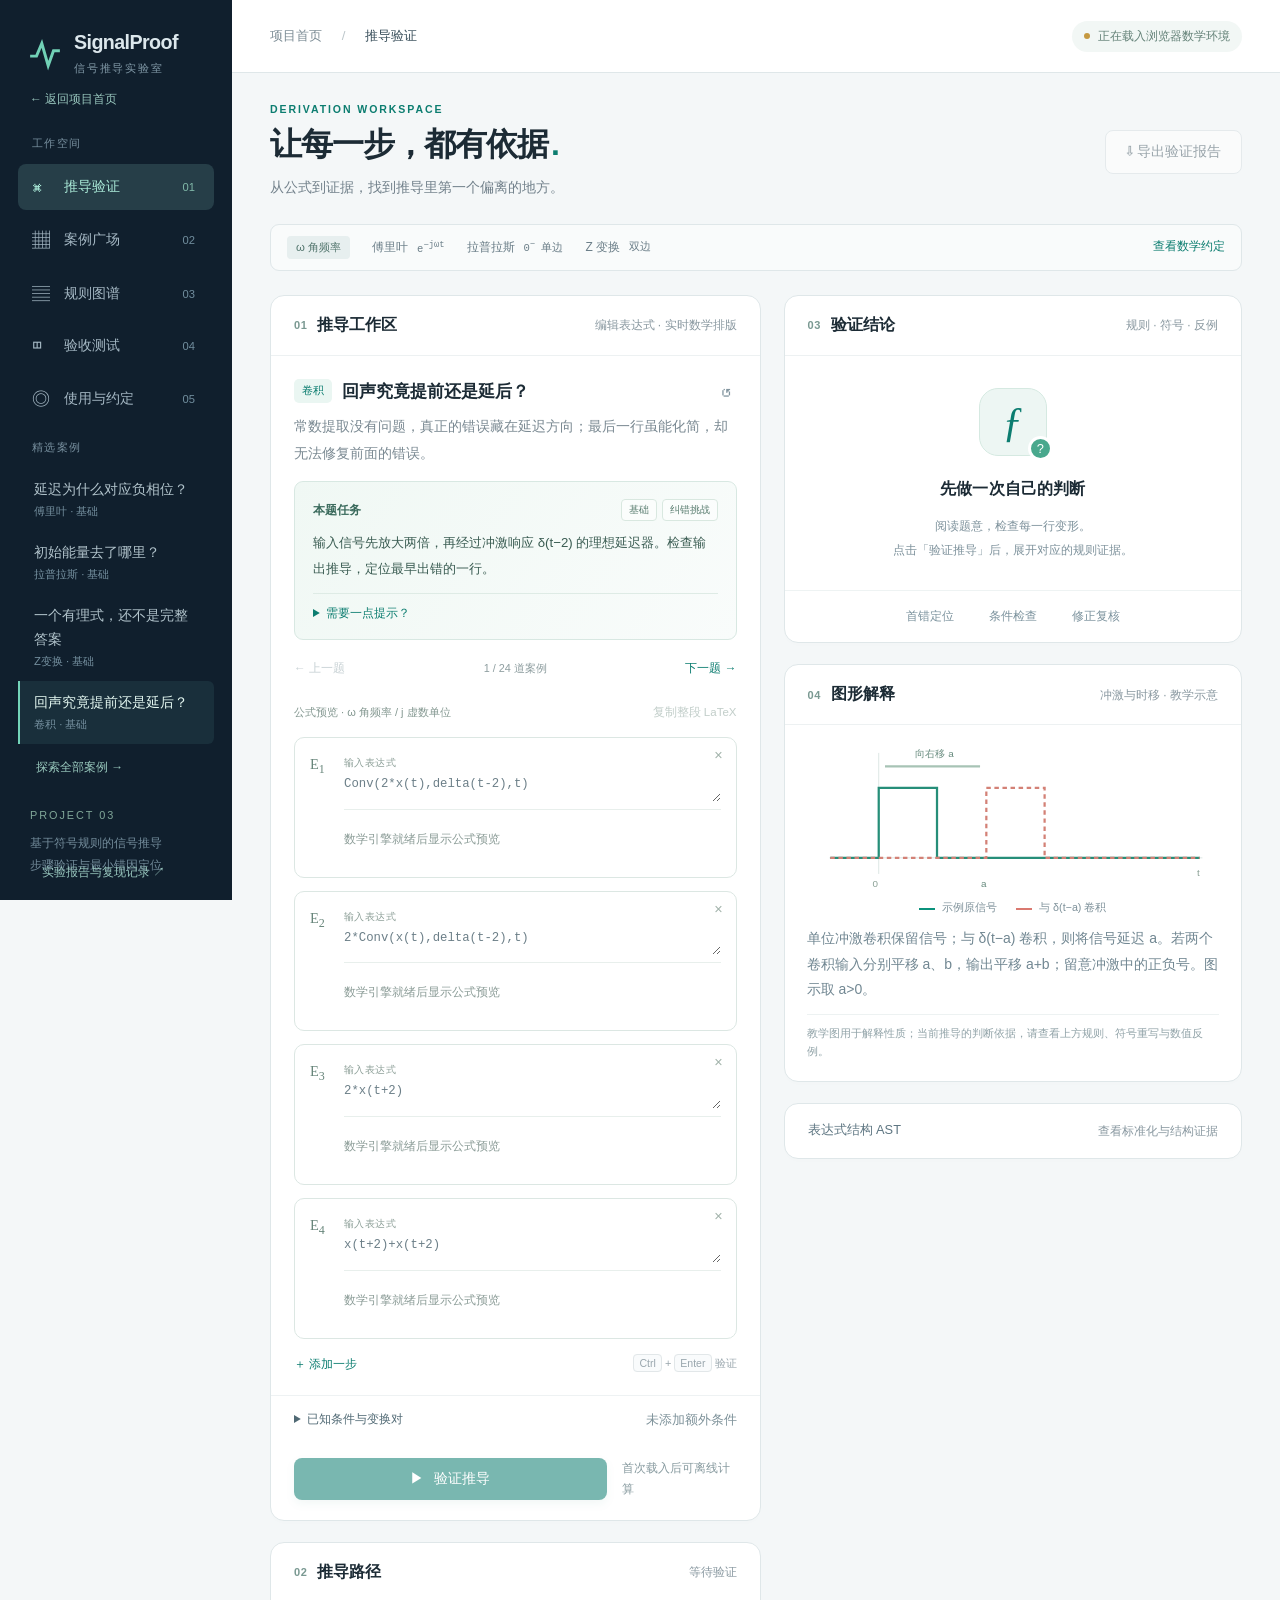
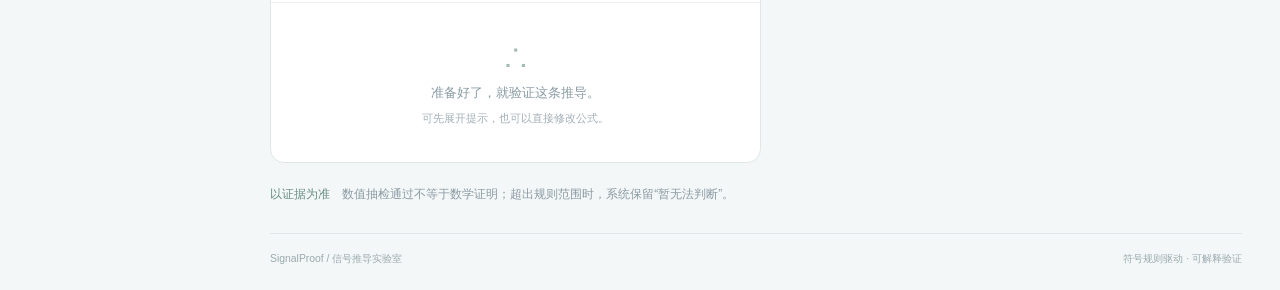
==== commit 053a0420: "Complete coursework engine, independent regressions, and reproducible evaluation" ====
--- a/lab.html
+++ b/lab.html
@@ -1,10 +1,10 @@
 <!doctype html>
-<html lang="zh-CN"><head><meta charset="UTF-8"><meta name="viewport" content="width=device-width,initial-scale=1"><meta name="description" content="基于符号规则的信号推导步骤验证与最小错因定位。输入推导，查看规则证据、首错与修正建议。"><title>SignalProof · 信号推导实验室</title><link rel="icon" type="image/svg+xml" href="data:image/svg+xml,%3Csvg xmlns='http://www.w3.org/2000/svg' viewBox='0 0 32 32'%3E%3Crect width='32' height='32' rx='8' fill='%230d766e'/%3E%3Cpath d='M5 18h5l4-10 5 17 4-10h4' stroke='white' stroke-width='2.5' fill='none'/%3E%3C/svg%3E"><link rel="stylesheet" href="style.css"><script src="katex/katex.min.js" defer></script><script defer src="app.js?v=3"></script></head>
-<body><link rel="stylesheet" href="readability.css"><link rel="stylesheet" href="workbench.css?v=3"><link rel="stylesheet" href="formulas.css?v=3"><a class="skip-link" href="#main-content">跳到工作区</a>
+<html lang="zh-CN"><head><meta charset="UTF-8"><meta name="viewport" content="width=device-width,initial-scale=1"><meta name="description" content="基于符号规则的信号推导步骤验证与最小错因定位。输入推导，查看规则证据、首错与修正建议。"><title>SignalProof · 信号推导实验室</title><link rel="icon" type="image/svg+xml" href="data:image/svg+xml,%3Csvg xmlns='http://www.w3.org/2000/svg' viewBox='0 0 32 32'%3E%3Crect width='32' height='32' rx='8' fill='%230d766e'/%3E%3Cpath d='M5 18h5l4-10 5 17 4-10h4' stroke='white' stroke-width='2.5' fill='none'/%3E%3C/svg%3E"><link rel="stylesheet" href="style.css"><script src="katex/katex.min.js" defer></script><script defer src="app.js?v=4"></script></head>
+<body><link rel="stylesheet" href="readability.css"><link rel="stylesheet" href="workbench.css?v=4"><link rel="stylesheet" href="formulas.css?v=4"><a class="skip-link" href="#main-content">跳到工作区</a>
 <aside class="sidebar"><a class="brand" href="#verify"><svg viewBox="0 0 32 32" aria-hidden="true"><path d="M2 18h6l5-12 6 21 5-14h6"/></svg><div>SignalProof<small>信号推导实验室</small></div></a>
 <a class="home-link" href="index.html">← 返回项目首页</a><div class="side-label">工作空间</div><nav aria-label="主要导航"><button class="nav active" data-view="verify" aria-label="推导验证"><span>⌘</span>推导验证 <kbd>01</kbd></button><button class="nav" data-view="cases" aria-label="案例广场"><span>▦</span>案例广场 <kbd>02</kbd></button><button class="nav" data-view="rules" aria-label="规则图谱"><span>▤</span>规则图谱 <kbd>03</kbd></button><button class="nav" data-view="tests" aria-label="验收测试"><span>◫</span>验收测试 <kbd>04</kbd></button><button class="nav" data-view="guide" aria-label="使用与约定"><span>◎</span>使用与约定 <kbd>05</kbd></button></nav>
 <div class="side-label">精选案例</div><div id="side-examples" class="side-examples"><button class="example active">时移的一个负号<small>傅里叶 · 符号错误</small></button></div><button class="all-cases-link" data-view="cases">探索全部案例 →</button>
-<div class="sidebar-bottom"><span class="project-mark">PROJECT 03</span><p>基于符号规则的信号推导<br>步骤验证与最小错因定位</p><div class="version">交互实验室 <span>2.0</span></div></div></aside>
+<div class="sidebar-bottom"><span class="project-mark">PROJECT 03</span><p>基于符号规则的信号推导<br>步骤验证与最小错因定位</p><a class="home-link" href="docs/experiment-report.html">实验报告与复现记录 ↗</a><div class="version">课程完整工程 <span>3.0</span></div></div></aside>
 <div class="shell"><header class="topbar"><div class="breadcrumb"><a href="index.html">项目首页</a> <span>/</span> <strong id="page-crumb">推导验证</strong></div><button type="button" class="engine-pill" id="engine-state" aria-label="数学引擎状态；载入失败或超时时点击重试"><i aria-hidden="true"></i><span aria-live="polite">数学引擎载入中</span></button></header>
 <main id="main-content">
 <section id="verify-view" class="view active"><div class="page-heading"><div><div class="eyebrow">DERIVATION WORKSPACE</div><h1>让每一步，都有依据<span class="heading-dot">.</span></h1><p>从公式到证据，找到推导里第一个偏离的地方。</p></div><button class="button subtle" id="export-btn" disabled>⇩ 导出验证报告</button></div>
